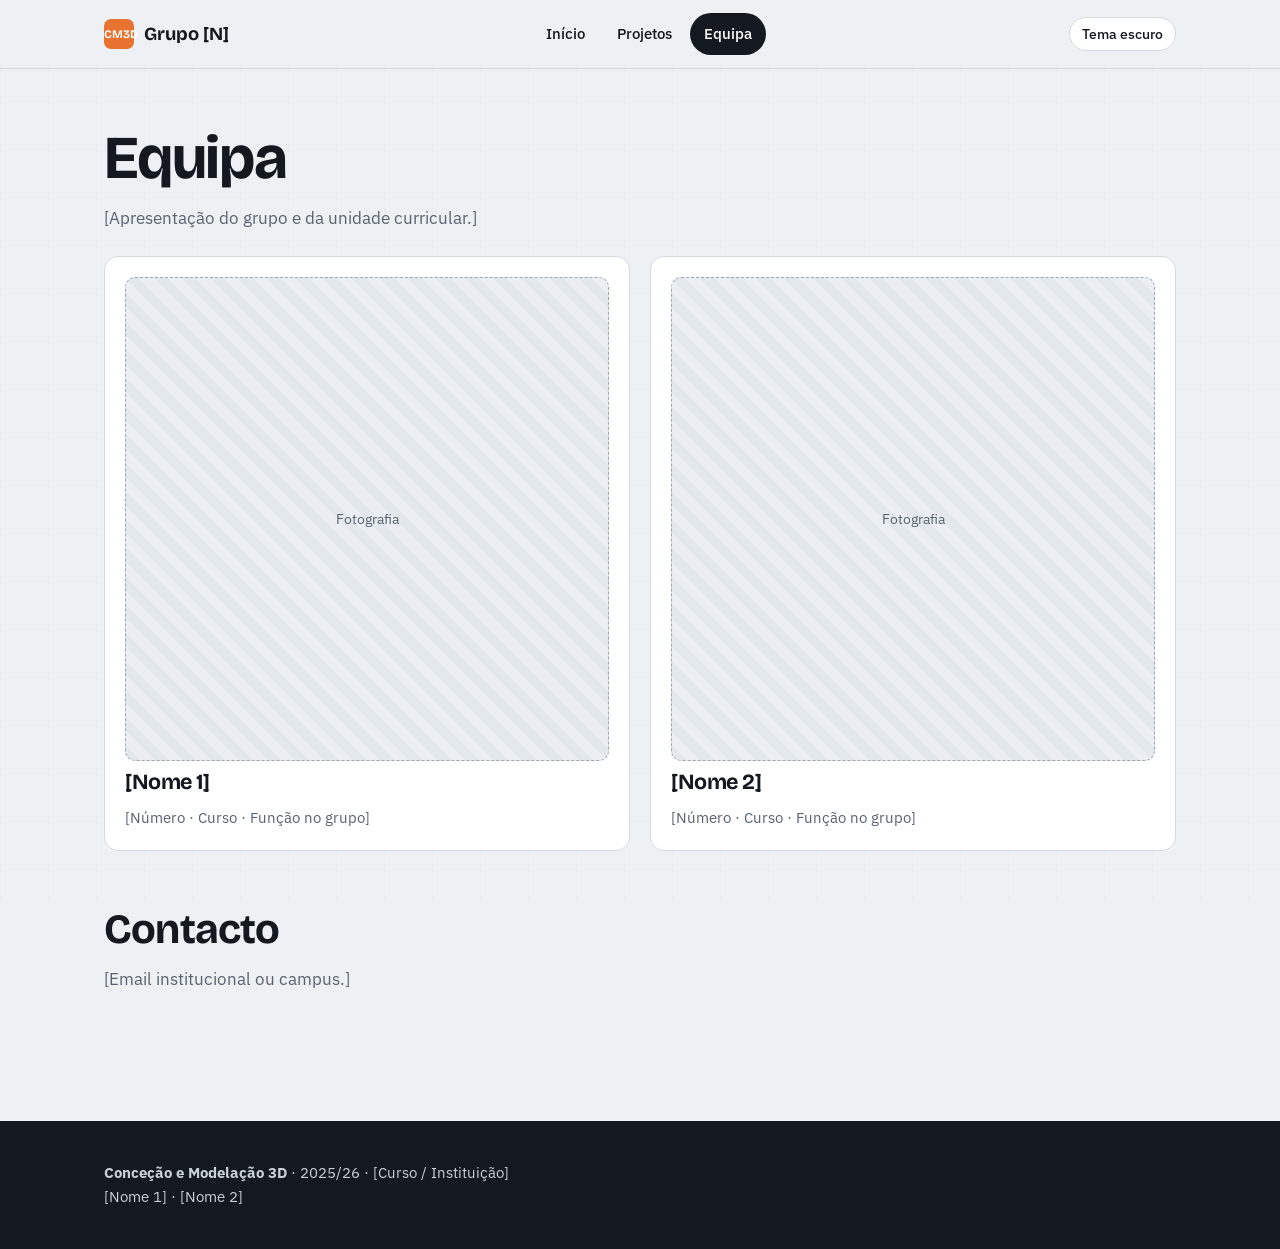
==== cm3d/equipa.html @ 1e5f7d16 "fix: tema" ====
<!DOCTYPE html>
<html lang="pt-PT">
<head>
  <meta charset="utf-8">
  <meta name="viewport" content="width=device-width, initial-scale=1">
  <title>Equipa | CM3D 25/26</title>
  <link rel="preconnect" href="https://fonts.googleapis.com">
  <link href="https://fonts.googleapis.com/css2?family=Bricolage+Grotesque:wght@500;700&family=IBM+Plex+Sans:wght@400;500;600&display=swap" rel="stylesheet">
  <link rel="stylesheet" href="css/style.css">
</head>
<body>
  <a class="skip" href="#main">Saltar para o conteúdo</a>

  <header class="top">
    <div class="wrap bar">
      <a class="brand" href="index.html"><i>CM3D</i>Grupo [N]</a>
      <button class="burger" aria-expanded="false" aria-label="Abrir menu">Menu</button>
      <nav aria-label="Principal">
        <ul>
          <li><a href="index.html">Início</a></li>
          <li class="sub">
            <a href="projetos.html">Projetos</a>
            <ul>
              <li><a href="fase-1.html">Fase 1</a></li>
              <li><a href="fase-2.html">Fase 2</a></li>
              <li><a href="fase-3.html">Fase 3</a></li>
            </ul>
          </li>
          <li><a href="equipa.html" aria-current="page">Equipa</a></li>
        </ul>
      </nav>
      <button class="theme-toggle" type="button" data-theme-toggle aria-label="Mudar para tema escuro">Tema escuro</button>
    </div>
  </header>

  <main id="main">
    <div class="wrap">

      <div class="phead">
        <h1>Equipa</h1>
        <p>[Apresentação do grupo e da unidade curricular.]</p>
      </div>

      <div class="grid g2">
        <div class="card">
          <div class="ph sq" role="img" aria-label="Espaço reservado: fotografia">Fotografia</div>
          <h3>[Nome 1]</h3>
          <p>[Número · Curso · Função no grupo]</p>
        </div>
        <div class="card">
          <div class="ph sq" role="img" aria-label="Espaço reservado: fotografia">Fotografia</div>
          <h3>[Nome 2]</h3>
          <p>[Número · Curso · Função no grupo]</p>
        </div>
      </div>

      <section>
        <h2>Contacto</h2>
        <p class="lead">[Email institucional ou campus.]</p>
      </section>

    </div>
  </main>

  <footer>
    <div class="wrap">
      <p><strong>Conceção e Modelação 3D</strong> · 2025/26 · [Curso / Instituição]</p>
      <p>[Nome 1] · [Nome 2]</p>
    </div>
  </footer>

  <script src="js/main.js"></script>
</body>
</html>
---- cm3d/css/style.css ----
/* ===== Variáveis ===== */
:root {
  --bg: #eef1f4;
  --ink: #14181f;
  --mut: #586270;
  --acc: #e8722f;
  --acc-d: #b4501a;
  --bp: #1f3a5f;
  --line: #d3d9e0;
  --card: #fff;
  --r: 14px;
  --f-h: "Bricolage Grotesque", "Segoe UI", system-ui, sans-serif;
  --f-b: "IBM Plex Sans", "Segoe UI", system-ui, sans-serif;
  --header-bg: rgba(238, 241, 244, 0.9);
}
html[data-theme="dark"] {
  color-scheme: dark;
  --bg: #141a21;
  --ink: #edf2f7;
  --mut: #aeb9c6;
  --bp: #9fc1e5;
  --line: #384451;
  --card: #202a34;
  --header-bg: rgba(20, 26, 33, 0.92);
}

/* ===== Base ===== */
* {
  box-sizing: border-box;
  margin: 0;
}
html {
  scroll-behavior: smooth;
  scroll-padding-top: 120px;
}
body {
  font: 17px/1.65 var(--f-b);
  color: var(--ink);
  background: var(--bg);
  background-image:
    linear-gradient(var(--line) 1px, transparent 1px),
    linear-gradient(90deg, var(--line) 1px, transparent 1px);
  background-size: 48px 48px;
  background-attachment: fixed;
}
body::before {
  content: "";
  position: fixed;
  inset: 0;
  background: var(--bg);
  opacity: 0.82;
  z-index: -1;
}
a {
  color: inherit;
}
h1,
h2,
h3 {
  font-family: var(--f-h);
  line-height: 1.1;
  letter-spacing: -0.02em;
}
:focus-visible {
  outline: 3px solid var(--acc);
  outline-offset: 3px;
}
.skip {
  position: absolute;
  left: -999px;
}
.skip:focus {
  left: 12px;
  top: 12px;
  background: #fff;
  padding: 8px 12px;
  z-index: 99;
}
.wrap {
  max-width: 1120px;
  margin: auto;
  padding: 0 24px;
}
.theme-toggle {
  border: 1px solid var(--line);
  border-radius: 999px;
  padding: 7px 12px;
  background: var(--card);
  color: var(--ink);
  font: 500 0.85rem var(--f-b);
  cursor: pointer;
}
.theme-toggle:hover {
  border-color: var(--acc);
}

/* ===== Cabeçalho e menu ===== */
header.top {
  position: sticky;
  top: 0;
  z-index: 50;
  background: var(--header-bg);
  backdrop-filter: blur(10px);
  border-bottom: 1px solid var(--line);
}
.bar {
  display: flex;
  align-items: center;
  justify-content: space-between;
  height: 68px;
}
.brand {
  font: 700 1.15rem var(--f-h);
  text-decoration: none;
  display: flex;
  gap: 10px;
  align-items: center;
}
.brand i {
  width: 30px;
  height: 30px;
  background: var(--acc);
  border-radius: 7px;
  display: grid;
  place-items: center;
  color: #fff;
  font: 700 0.72rem var(--f-h);
  font-style: normal;
}
nav ul {
  display: flex;
  gap: 4px;
  list-style: none;
  padding: 0;
}
nav a {
  display: block;
  padding: 8px 14px;
  border-radius: 99px;
  text-decoration: none;
  font-weight: 500;
  font-size: 0.95rem;
}
nav a:hover {
  background: #fff;
}
nav a[aria-current="page"] {
  background: var(--ink);
  color: #fff;
}
.sub {
  position: relative;
}
.sub > ul {
  display: none;
  position: absolute;
  top: 100%;
  left: 0;
  flex-direction: column;
  background: #fff;
  border: 1px solid var(--line);
  border-radius: 12px;
  padding: 6px;
  min-width: 150px;
  box-shadow: 0 8px 24px rgba(20, 24, 31, 0.12);
}
.sub:hover > ul,
.sub:focus-within > ul {
  display: flex;
}
.burger {
  display: none;
  background: none;
  border: 1px solid var(--line);
  border-radius: 10px;
  padding: 8px 12px;
  font: inherit;
  cursor: pointer;
}

/* ===== Hero ===== */
.hero {
  display: grid;
  grid-template-columns: 1.1fr 0.9fr;
  gap: 40px;
  align-items: center;
  padding: 72px 0 56px;
}
.hero h1 {
  font-size: clamp(2.6rem, 6vw, 4.8rem);
}
.hero p {
  max-width: 46ch;
  color: var(--mut);
  margin: 20px 0 28px;
  font-size: 1.1rem;
}
.stage {
  position: relative;
  height: 340px;
  border: 1px dashed var(--bp);
  border-radius: var(--r);
  background: #fff;
  overflow: hidden;
}
.stage img {
  position: absolute;
  inset: 0;
  width: 100%;
  height: 100%;
  object-fit: contain;
  padding: 16px;
}
.stage small {
  position: absolute;
  bottom: 10px;
  left: 14px;
  color: var(--bp);
  font-size: 0.78rem;
}

/* ===== Botões ===== */
.btn {
  display: inline-block;
  background: var(--acc);
  color: #fff;
  padding: 13px 24px;
  border-radius: 99px;
  font-weight: 600;
  text-decoration: none;
  transition: background 0.2s;
}
.btn:hover {
  background: var(--acc-d);
}
.btn.alt {
  background: transparent;
  color: var(--ink);
  border: 1.5px solid var(--ink);
  margin-left: 8px;
}
.btn.alt:hover {
  background: var(--ink);
  color: #fff;
}

/* ===== Secções e grelhas ===== */
section {
  padding: 56px 0;
}
section h2 {
  font-size: clamp(1.8rem, 3.4vw, 2.6rem);
  margin-bottom: 12px;
}
.lead {
  color: var(--mut);
  max-width: 60ch;
  margin-bottom: 32px;
}
.grid {
  display: grid;
  gap: 20px;
}
.g3 {
  grid-template-columns: repeat(3, 1fr);
}
.g2 {
  grid-template-columns: repeat(2, 1fr);
}

/* ===== Cartões ===== */
.card {
  background: var(--card);
  border: 1px solid var(--line);
  border-radius: var(--r);
  padding: 20px;
  display: flex;
  flex-direction: column;
  gap: 10px;
  text-decoration: none;
}
a.card {
  transition: 0.2s;
}
a.card:hover {
  border-color: var(--acc);
  transform: translateY(-3px);
}
.card h3 {
  font-size: 1.35rem;
}
.card p {
  color: var(--mut);
  font-size: 0.96rem;
}
.card .cover {
  display: block;
  width: 100%;
  height: 220px;
  object-fit: contain;
  background: #fff;
  border: 1px solid var(--line);
  border-radius: 10px;
}
.tag {
  font-size: 0.82rem;
  color: var(--bp);
  font-weight: 600;
}
.pill {
  display: inline-block;
  background: #fff;
  border: 1px solid var(--line);
  border-radius: 99px;
  padding: 4px 12px;
  font-size: 0.85rem;
  margin: 2px;
}

/* ===== Imagens e placeholders ===== */
.shot {
  margin: 0;
  background: #fff;
  border: 1px solid var(--line);
  border-radius: var(--r);
  overflow: hidden;
  cursor: zoom-in;
}
.shot img {
  display: block;
  width: 100%;
  height: 300px;
  object-fit: contain;
  background: #fff;
}
.shot figcaption {
  padding: 10px 14px;
  color: var(--mut);
  font-size: 0.9rem;
  border-top: 1px solid var(--line);
}
.ph {
  background: repeating-linear-gradient(
    45deg,
    #e3e8ed,
    #e3e8ed 10px,
    #ebeff3 10px,
    #ebeff3 20px
  );
  border: 1px dashed #9aa6b4;
  border-radius: 10px;
  aspect-ratio: 16/9;
  display: grid;
  place-items: center;
  color: var(--mut);
  font-size: 0.85rem;
  text-align: center;
  padding: 8px;
}
.ph.sq {
  aspect-ratio: 1;
}
.ph.tall {
  aspect-ratio: 3/4;
}

/* ===== Ampliação ao clicar (lightbox) ===== */
dialog.lb {
  border: 0;
  border-radius: var(--r);
  padding: 12px;
  max-width: min(92vw, 900px);
}
dialog.lb::backdrop {
  background: rgba(20, 24, 31, 0.75);
}
dialog.lb img {
  max-width: 100%;
  max-height: 80vh;
  display: block;
  margin: auto;
}
dialog.lb button {
  margin-top: 8px;
  float: right;
  border: 1px solid var(--line);
  background: #fff;
  border-radius: 99px;
  padding: 6px 16px;
  font: inherit;
  cursor: pointer;
}

/* ===== Páginas de fase ===== */
.phead {
  padding: 56px 0 24px;
}
.phead h1 {
  font-size: clamp(2.2rem, 5vw, 3.8rem);
}
.phead p {
  color: var(--mut);
  max-width: 58ch;
  margin-top: 12px;
}
.phase-nav {
  display: flex;
  gap: 8px;
  overflow-x: auto;
  padding: 12px 0;
  border-bottom: 1px solid var(--line);
}
.phase-nav a {
  white-space: nowrap;
  padding: 6px 14px;
  border-radius: 99px;
  text-decoration: none;
  font-size: 0.9rem;
  border: 1px solid var(--line);
  background: #fff;
}
.phase-nav a.on {
  background: var(--acc);
  color: #fff;
  border-color: var(--acc);
}
.steps {
  list-style: none;
  padding: 0;
  counter-reset: s;
  display: grid;
  gap: 14px;
}
.steps li {
  counter-increment: s;
  background: #fff;
  border: 1px solid var(--line);
  border-left: 4px solid var(--acc);
  border-radius: 10px;
  padding: 16px 20px 16px 60px;
  position: relative;
}
.steps li::before {
  content: counter(s);
  position: absolute;
  left: 18px;
  top: 14px;
  font: 700 1.3rem var(--f-h);
  color: var(--acc);
}
.tabs {
  display: flex;
  gap: 6px;
  margin-bottom: 16px;
  flex-wrap: wrap;
}
.tabs button {
  border: 1.5px solid var(--line);
  background: #fff;
  border-radius: 99px;
  padding: 9px 18px;
  font: inherit;
  cursor: pointer;
}
.tabs button[aria-selected="true"] {
  background: var(--ink);
  color: #fff;
  border-color: var(--ink);
}
.panel {
  background: #fff;
  border: 1px solid var(--line);
  border-radius: var(--r);
  padding: 24px;
}
.panel[hidden] {
  display: none;
}
.panel p {
  max-width: 70ch;
  margin-top: 8px;
  color: var(--mut);
}
.pager {
  display: flex;
  justify-content: space-between;
  gap: 12px;
  padding: 32px 0;
}

/* ===== Rodapé ===== */
footer {
  background: var(--ink);
  color: #c9d0d9;
  padding: 40px 0;
  margin-top: 40px;
  font-size: 0.92rem;
}
html[data-theme="dark"] .skip:focus,
html[data-theme="dark"] nav a:hover,
html[data-theme="dark"] .sub > ul,
html[data-theme="dark"] .burger,
html[data-theme="dark"] .stage,
html[data-theme="dark"] .shot,
html[data-theme="dark"] .card,
html[data-theme="dark"] .steps li,
html[data-theme="dark"] .tabs button,
html[data-theme="dark"] .panel,
html[data-theme="dark"] .phase-nav a {
  background: var(--card);
}
footer a {
  color: #fff;
}

/* ===== Telemóvel ===== */
@media (max-width: 820px) {
  .hero,
  .g2,
  .g3 {
    grid-template-columns: 1fr;
  }
  .burger {
    display: block;
  }
  nav ul {
    display: none;
    position: absolute;
    top: 68px;
    left: 0;
    right: 0;
    flex-direction: column;
    background: #fff;
    padding: 12px;
    border-bottom: 1px solid var(--line);
  }
  nav ul.open {
    display: flex;
  }
  .sub > ul {
    display: flex;
    position: static;
    border: 0;
    box-shadow: none;
    padding-left: 14px;
  }
  .stage {
    height: 260px;
  }
}

/* ===== Acessibilidade: menos movimento ===== */
@media (prefers-reduced-motion: reduce) {
  * {
    transition: none !important;
    scroll-behavior: auto !important;
  }
}
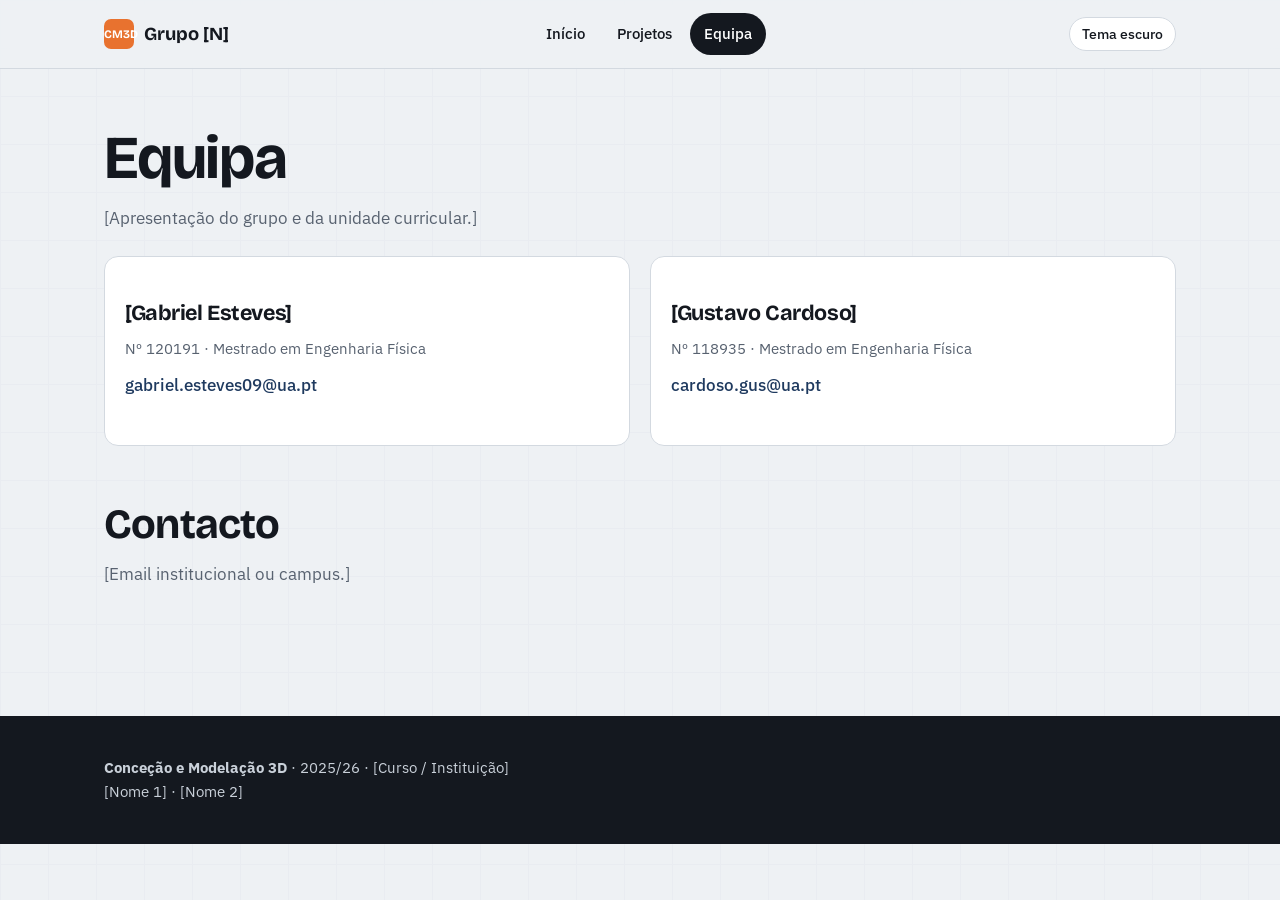
==== commit 062e8419: "fix: equipa e index" ====
--- a/cm3d/equipa.html
+++ b/cm3d/equipa.html
@@ -42,15 +42,15 @@
       </div>
 
       <div class="grid g2">
-        <div class="card">
-          <div class="ph sq" role="img" aria-label="Espaço reservado: fotografia">Fotografia</div>
-          <h3>[Nome 1]</h3>
-          <p>[Número · Curso · Função no grupo]</p>
+        <div class="card member-card">
+          <h3>[Gabriel Esteves]</h3>
+          <p>Nº 120191 · Mestrado em Engenharia Física</p>
+          <a href="mailto:gabriel.esteves09@ua.pt">gabriel.esteves09@ua.pt</a>
         </div>
-        <div class="card">
-          <div class="ph sq" role="img" aria-label="Espaço reservado: fotografia">Fotografia</div>
-          <h3>[Nome 2]</h3>
-          <p>[Número · Curso · Função no grupo]</p>
+        <div class="card member-card">
+          <h3>[Gustavo Cardoso]</h3>
+          <p>Nº 118935 · Mestrado em Engenharia Física</p>
+          <a href="mailto:cardoso.gus@ua.pt">cardoso.gus@ua.pt</a>
         </div>
       </div>
 
--- a/cm3d/css/style.css
+++ b/cm3d/css/style.css
@@ -12,6 +12,9 @@
   --f-h: "Bricolage Grotesque", "Segoe UI", system-ui, sans-serif;
   --f-b: "IBM Plex Sans", "Segoe UI", system-ui, sans-serif;
   --header-bg: rgba(238, 241, 244, 0.9);
+  --footer-bg: #14181f;
+  --footer-text: #c9d0d9;
+  --footer-link: #fff;
 }
 html[data-theme="dark"] {
   color-scheme: dark;
@@ -22,6 +25,9 @@
   --line: #384451;
   --card: #202a34;
   --header-bg: rgba(20, 26, 33, 0.92);
+  --footer-bg: #0c1117;
+  --footer-text: #c9d0d9;
+  --footer-link: #fff;
 }
 
 /* ===== Base ===== */
@@ -198,18 +204,18 @@
 .stage {
   position: relative;
   height: 340px;
+  display: grid;
+  place-items: center;
   border: 1px dashed var(--bp);
   border-radius: var(--r);
-  background: #fff;
+  background: var(--card);
   overflow: hidden;
 }
 .stage img {
-  position: absolute;
-  inset: 0;
-  width: 100%;
-  height: 100%;
+  width: min(100%, 360px);
+  height: calc(100% - 32px);
   object-fit: contain;
-  padding: 16px;
+  background: #fff;
 }
 .stage small {
   position: absolute;
@@ -292,6 +298,19 @@
 .card p {
   color: var(--mut);
   font-size: 0.96rem;
+}
+.member-card {
+  min-height: 190px;
+  justify-content: center;
+}
+.member-card a {
+  color: var(--bp);
+  font-weight: 500;
+  text-decoration: none;
+}
+.member-card a:hover {
+  color: var(--acc);
+  text-decoration: underline;
 }
 .card .cover {
   display: block;
@@ -490,8 +509,8 @@
 
 /* ===== Rodapé ===== */
 footer {
-  background: var(--ink);
-  color: #c9d0d9;
+  background: var(--footer-bg);
+  color: var(--footer-text);
   padding: 40px 0;
   margin-top: 40px;
   font-size: 0.92rem;
@@ -509,8 +528,12 @@
 html[data-theme="dark"] .phase-nav a {
   background: var(--card);
 }
+html[data-theme="dark"] nav a[aria-current="page"] {
+  background: var(--acc);
+  color: #fff;
+}
 footer a {
-  color: #fff;
+  color: var(--footer-link);
 }
 
 /* ===== Telemóvel ===== */
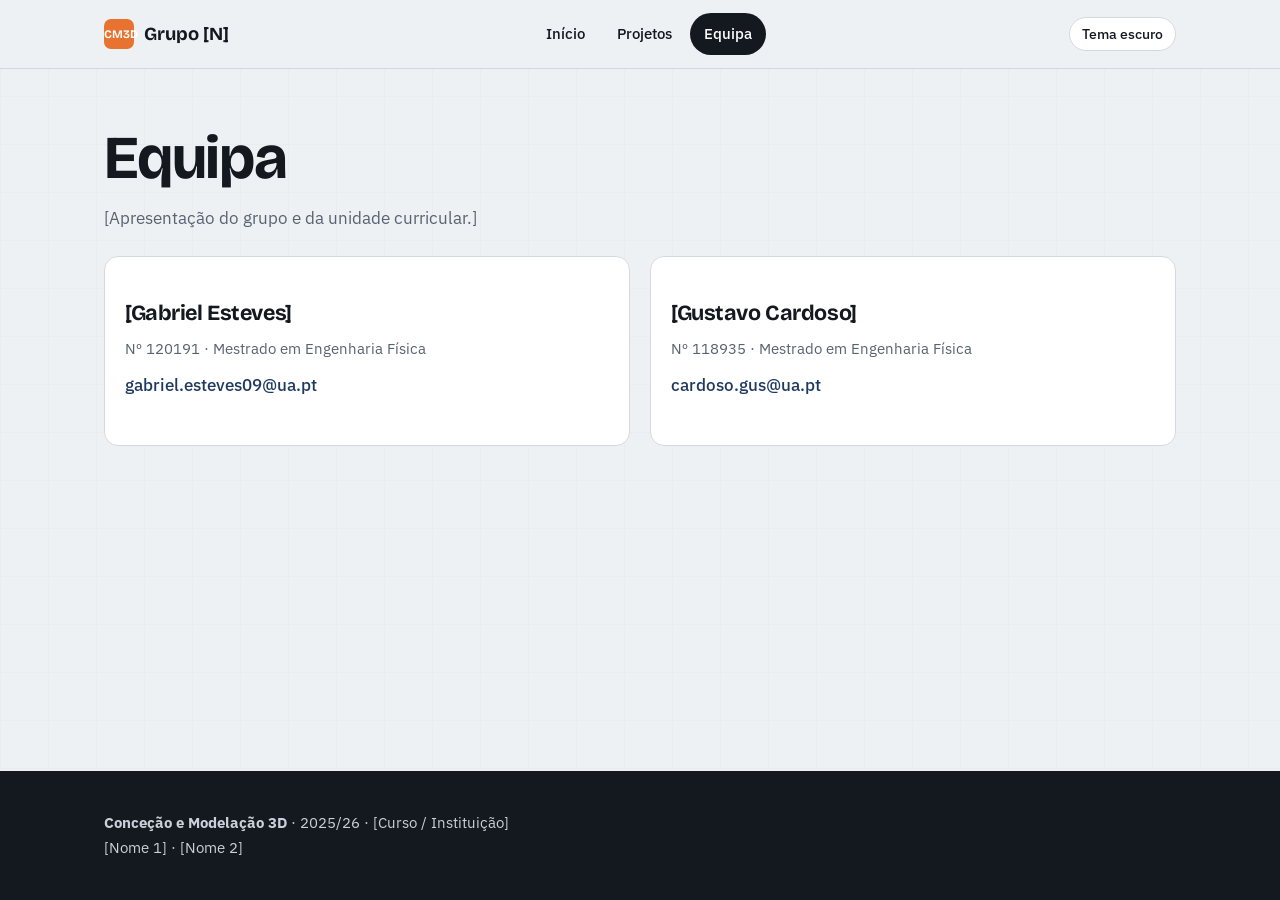
==== commit 118f607c: "fix: equipa nad footer" ====
--- a/cm3d/equipa.html
+++ b/cm3d/equipa.html
@@ -54,11 +54,6 @@
         </div>
       </div>
 
-      <section>
-        <h2>Contacto</h2>
-        <p class="lead">[Email institucional ou campus.]</p>
-      </section>
-
     </div>
   </main>
 
--- a/cm3d/css/style.css
+++ b/cm3d/css/style.css
@@ -40,6 +40,9 @@
   scroll-padding-top: 120px;
 }
 body {
+  min-height: 100vh;
+  display: flex;
+  flex-direction: column;
   font: 17px/1.65 var(--f-b);
   color: var(--ink);
   background: var(--bg);
@@ -48,6 +51,9 @@
     linear-gradient(90deg, var(--line) 1px, transparent 1px);
   background-size: 48px 48px;
   background-attachment: fixed;
+}
+main {
+  flex: 1;
 }
 body::before {
   content: "";
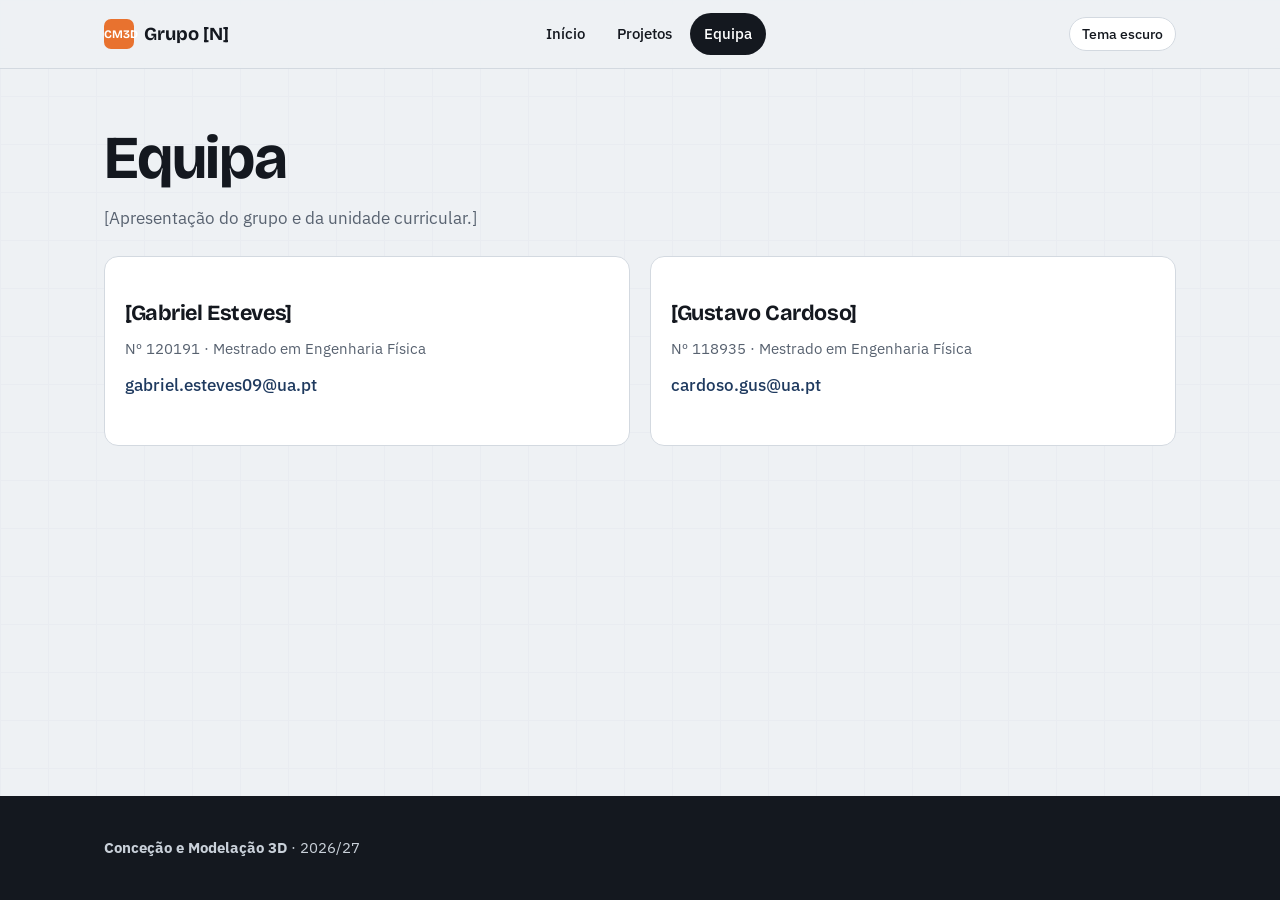
==== commit a53d7c92: "fix: Datas e footer" ====
--- a/cm3d/equipa.html
+++ b/cm3d/equipa.html
@@ -59,8 +59,7 @@
 
   <footer>
     <div class="wrap">
-      <p><strong>Conceção e Modelação 3D</strong> · 2025/26 · [Curso / Instituição]</p>
-      <p>[Nome 1] · [Nome 2]</p>
+      <p><strong>Conceção e Modelação 3D</strong> · 2026/27 </p>
     </div>
   </footer>
 
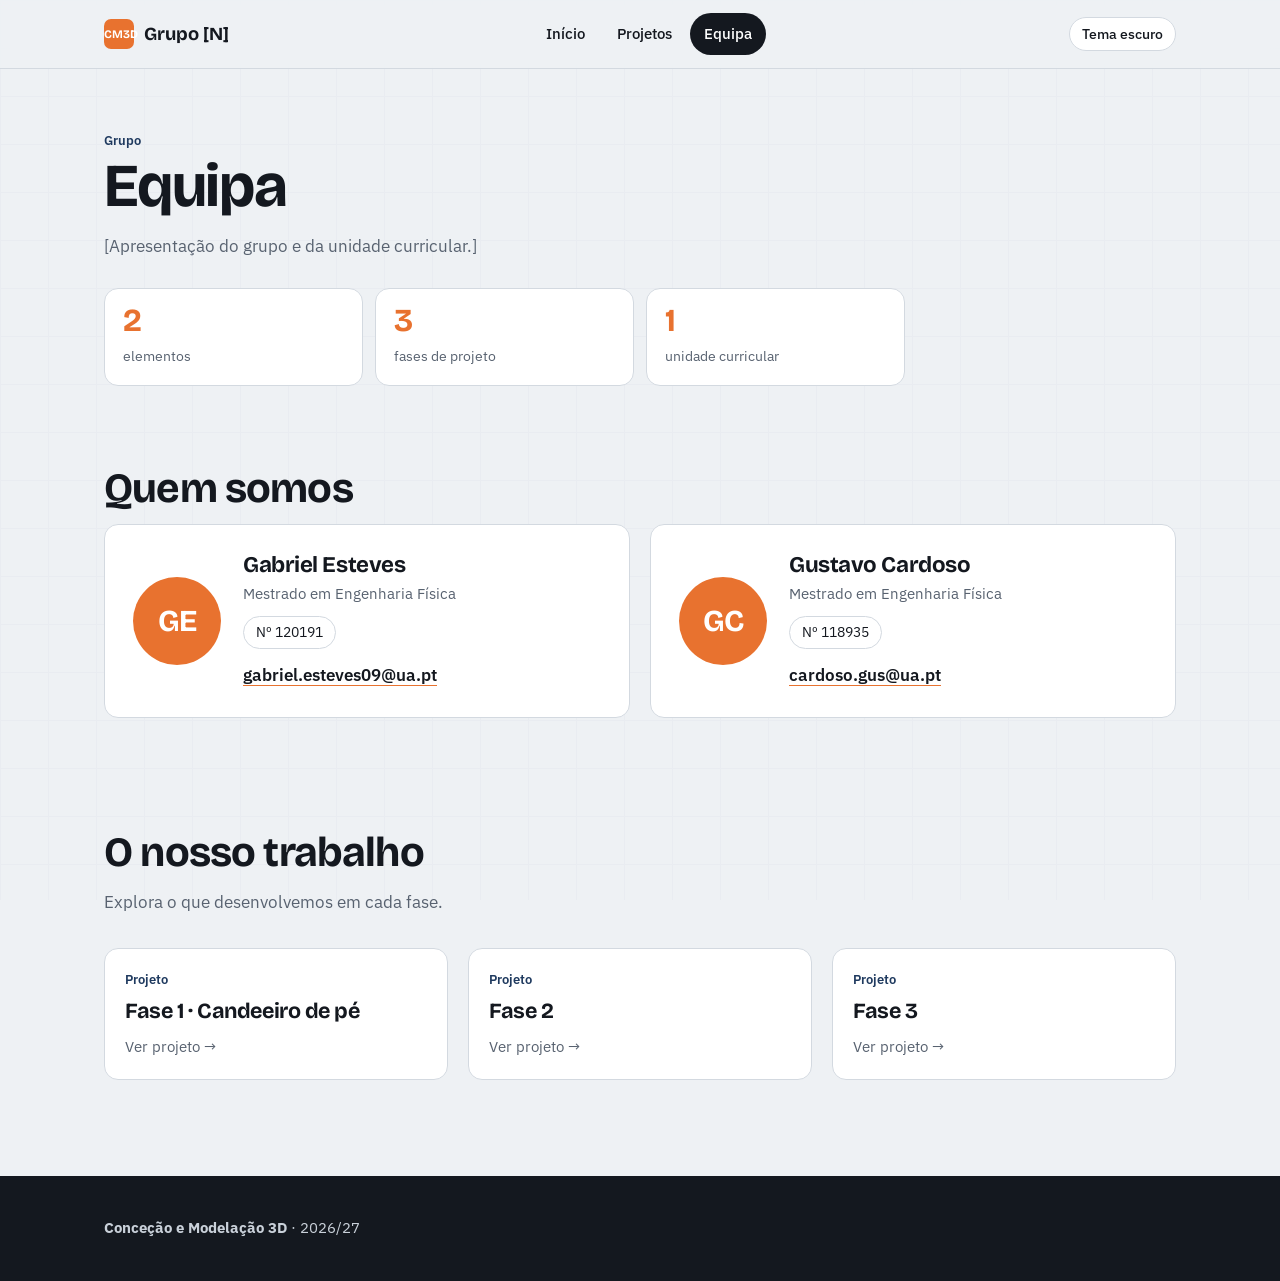
==== commit 687b1f22: "fix: equipa" ====
--- a/cm3d/equipa.html
+++ b/cm3d/equipa.html
@@ -7,6 +7,7 @@
   <link rel="preconnect" href="https://fonts.googleapis.com">
   <link href="https://fonts.googleapis.com/css2?family=Bricolage+Grotesque:wght@500;700&family=IBM+Plex+Sans:wght@400;500;600&display=swap" rel="stylesheet">
   <link rel="stylesheet" href="css/style.css">
+  <link rel="stylesheet" href="css/extra.css">
 </head>
 <body>
   <a class="skip" href="#main">Saltar para o conteúdo</a>
@@ -37,32 +38,75 @@
     <div class="wrap">
 
       <div class="phead">
+        <span class="tag">Grupo</span>
         <h1>Equipa</h1>
         <p>[Apresentação do grupo e da unidade curricular.]</p>
+        <div class="stats">
+          <div class="stat"><b>2</b><span>elementos</span></div>
+          <div class="stat"><b>3</b><span>fases de projeto</span></div>
+          <div class="stat"><b>1</b><span>unidade curricular</span></div>
+        </div>
       </div>
 
-      <div class="grid g2">
-        <div class="card member-card">
-          <h3>[Gabriel Esteves]</h3>
-          <p>Nº 120191 · Mestrado em Engenharia Física</p>
-          <a href="mailto:gabriel.esteves09@ua.pt">gabriel.esteves09@ua.pt</a>
+      <section id="membros">
+        <h2>Quem somos</h2>
+        <div class="team">
+
+          <article class="member">
+            <div class="avatar" aria-hidden="true">GE</div>
+            <div>
+              <h3>Gabriel Esteves</h3>
+              <p>Mestrado em Engenharia Física</p>
+              <span class="pill">Nº 120191</span>
+              <a class="mail" href="mailto:gabriel.esteves09@ua.pt">gabriel.esteves09@ua.pt</a>
+            </div>
+          </article>
+
+          <article class="member">
+            <div class="avatar" aria-hidden="true">GC</div>
+            <div>
+              <h3>Gustavo Cardoso</h3>
+              <p>Mestrado em Engenharia Física</p>
+              <span class="pill">Nº 118935</span>
+              <a class="mail" href="mailto:cardoso.gus@ua.pt">cardoso.gus@ua.pt</a>
+            </div>
+          </article>
+
         </div>
-        <div class="card member-card">
-          <h3>[Gustavo Cardoso]</h3>
-          <p>Nº 118935 · Mestrado em Engenharia Física</p>
-          <a href="mailto:cardoso.gus@ua.pt">cardoso.gus@ua.pt</a>
+      </section>
+
+      <section id="trabalho">
+        <h2>O nosso trabalho</h2>
+        <p class="lead">Explora o que desenvolvemos em cada fase.</p>
+        <div class="grid g3">
+          <a class="card" href="fase-1.html">
+            <span class="tag">Projeto</span>
+            <h3>Fase 1 · Candeeiro de pé</h3>
+            <p>Ver projeto →</p>
+          </a>
+          <a class="card" href="fase-2.html">
+            <span class="tag">Projeto</span>
+            <h3>Fase 2</h3>
+            <p>Ver projeto →</p>
+          </a>
+          <a class="card" href="fase-3.html">
+            <span class="tag">Projeto</span>
+            <h3>Fase 3</h3>
+            <p>Ver projeto →</p>
+          </a>
         </div>
-      </div>
+      </section>
 
     </div>
   </main>
 
   <footer>
     <div class="wrap">
-      <p><strong>Conceção e Modelação 3D</strong> · 2026/27 </p>
+      <p><strong>Conceção e Modelação 3D</strong> · 2026/27</p>
     </div>
   </footer>
 
   <script src="js/main.js"></script>
+  <script src="js/extra.js"></script>
 </body>
-</html>
+</html>
--- a/cm3d/css/extra.css
+++ b/cm3d/css/extra.css
@@ -0,0 +1,78 @@
+/* ===== Extras da página de fase (carregar depois de style.css) ===== */
+
+/* Barra de progresso de leitura */
+.progress { position: fixed; top: 0; left: 0; height: 3px; width: 0; background: var(--acc); z-index: 100; }
+
+/* Entrada suave ao fazer scroll (só se o JS estiver ativo) */
+.js .reveal { opacity: 0; transform: translateY(24px); transition: opacity .6s ease, transform .6s ease; }
+.js .reveal.in { opacity: 1; transform: none; }
+
+/* Números-chave */
+.stats { display: grid; grid-template-columns: repeat(4, 1fr); gap: 12px; margin-top: 28px; }
+.stat { background: var(--card); border: 1px solid var(--line); border-radius: var(--r); padding: 16px 18px; }
+.stat b { display: block; font: 700 2rem var(--f-h); color: var(--acc); line-height: 1; margin-bottom: 4px; }
+.stat span { font-size: .88rem; color: var(--mut); }
+
+/* Comparador real vs. CAD */
+.split { display: grid; grid-template-columns: minmax(0, 440px) 1fr; gap: 40px; align-items: center; }
+.split-text p { color: var(--mut); margin-bottom: 14px; max-width: 58ch; }
+.compare { position: relative; aspect-ratio: 3/4; border-radius: var(--r); overflow: hidden; border: 1px solid var(--line); background: #fff; user-select: none; --pos: 50%; }
+.compare:focus-within { outline: 3px solid var(--acc); outline-offset: 3px; }
+.compare img { position: absolute; inset: 0; width: 100%; height: 100%; object-fit: cover; }
+.cmp-b { position: absolute; inset: 0; clip-path: inset(0 0 0 var(--pos)); }
+.compare input { position: absolute; inset: 0; width: 100%; height: 100%; opacity: 0; cursor: ew-resize; margin: 0; }
+.cmp-handle { position: absolute; top: 0; bottom: 0; left: var(--pos); width: 3px; background: var(--acc); transform: translateX(-50%); pointer-events: none; }
+.cmp-handle::after { content: "↔"; position: absolute; top: 50%; left: 50%; transform: translate(-50%, -50%); width: 42px; height: 42px; border-radius: 50%; background: var(--acc); color: #fff; display: grid; place-items: center; font-size: 1.1rem; box-shadow: 0 4px 14px rgba(0,0,0,.25); }
+.cmp-label { position: absolute; top: 12px; padding: 4px 12px; border-radius: 99px; background: rgba(20,24,31,.78); color: #fff; font-size: .8rem; pointer-events: none; }
+.cmp-label.l { left: 12px; }
+.cmp-label.r { right: 12px; }
+
+/* Processo em cartões horizontais */
+.steps.flow { grid-template-columns: repeat(4, 1fr); }
+.steps.flow li { padding: 58px 18px 20px; border-left: 1px solid var(--line); border-top: 4px solid var(--acc); }
+.steps.flow li::before { top: 14px; left: 18px; font-size: 2rem; }
+.steps.flow li strong { display: block; font: 700 1.1rem var(--f-h); margin-bottom: 6px; }
+.steps.flow li p { color: var(--mut); font-size: .95rem; }
+
+/* Filtros da galeria */
+.chips { display: flex; flex-wrap: wrap; gap: 8px; margin-bottom: 20px; }
+.chip { border: 1.5px solid var(--line); background: var(--card); color: var(--ink); border-radius: 99px; padding: 8px 18px; font: inherit; cursor: pointer; }
+.chip.on { background: var(--acc); border-color: var(--acc); color: #fff; }
+.shot[hidden] { display: none; }
+
+/* Blocos de texto */
+.callout { background: var(--card); border: 1px solid var(--line); border-left: 4px solid var(--acc); border-radius: var(--r); padding: 24px 28px; max-width: 78ch; }
+.callout p { color: var(--mut); }
+.callout .pill { margin: 12px 4px 0 0; }
+
+@media (max-width: 820px) {
+  .split { grid-template-columns: 1fr; }
+  .stats { grid-template-columns: repeat(2, 1fr); }
+  .steps.flow { grid-template-columns: 1fr; }
+}
+@media (prefers-reduced-motion: reduce) {
+  .js .reveal { opacity: 1; transform: none; transition: none; }
+}
+
+.pill {
+  background: var(--card);
+  color: var(--ink);
+}
+.steps.flow li {
+  background: var(--card);
+  color: var(--ink);
+}
+
+.team { display: grid; grid-template-columns: repeat(2, 1fr); gap: 20px; }
+.member { background: var(--card); border: 1px solid var(--line); border-radius: var(--r); padding: 28px; display: flex; gap: 22px; align-items: center; transition: .2s; }
+.member:hover { border-color: var(--acc); transform: translateY(-3px); }
+.avatar { flex: none; width: 88px; height: 88px; border-radius: 50%; background: var(--acc); color: #fff; display: grid; place-items: center; font: 700 1.9rem var(--f-h); object-fit: cover; }
+.member h3 { font-size: 1.4rem; margin-bottom: 4px; }
+.member p { color: var(--mut); font-size: .95rem; }
+.member .pill { margin: 10px 0 0; background: var(--card); color: var(--ink); }
+.member .mail { display: block; margin-top: 12px; font-weight: 600; color: var(--ink); text-decoration: underline; text-decoration-color: var(--acc); text-underline-offset: 4px; word-break: break-all; }
+@media (max-width: 820px) {
+  .team { grid-template-columns: 1fr; }
+  .member { padding: 20px; gap: 16px; }
+  .avatar { width: 68px; height: 68px; font-size: 1.5rem; }
+}
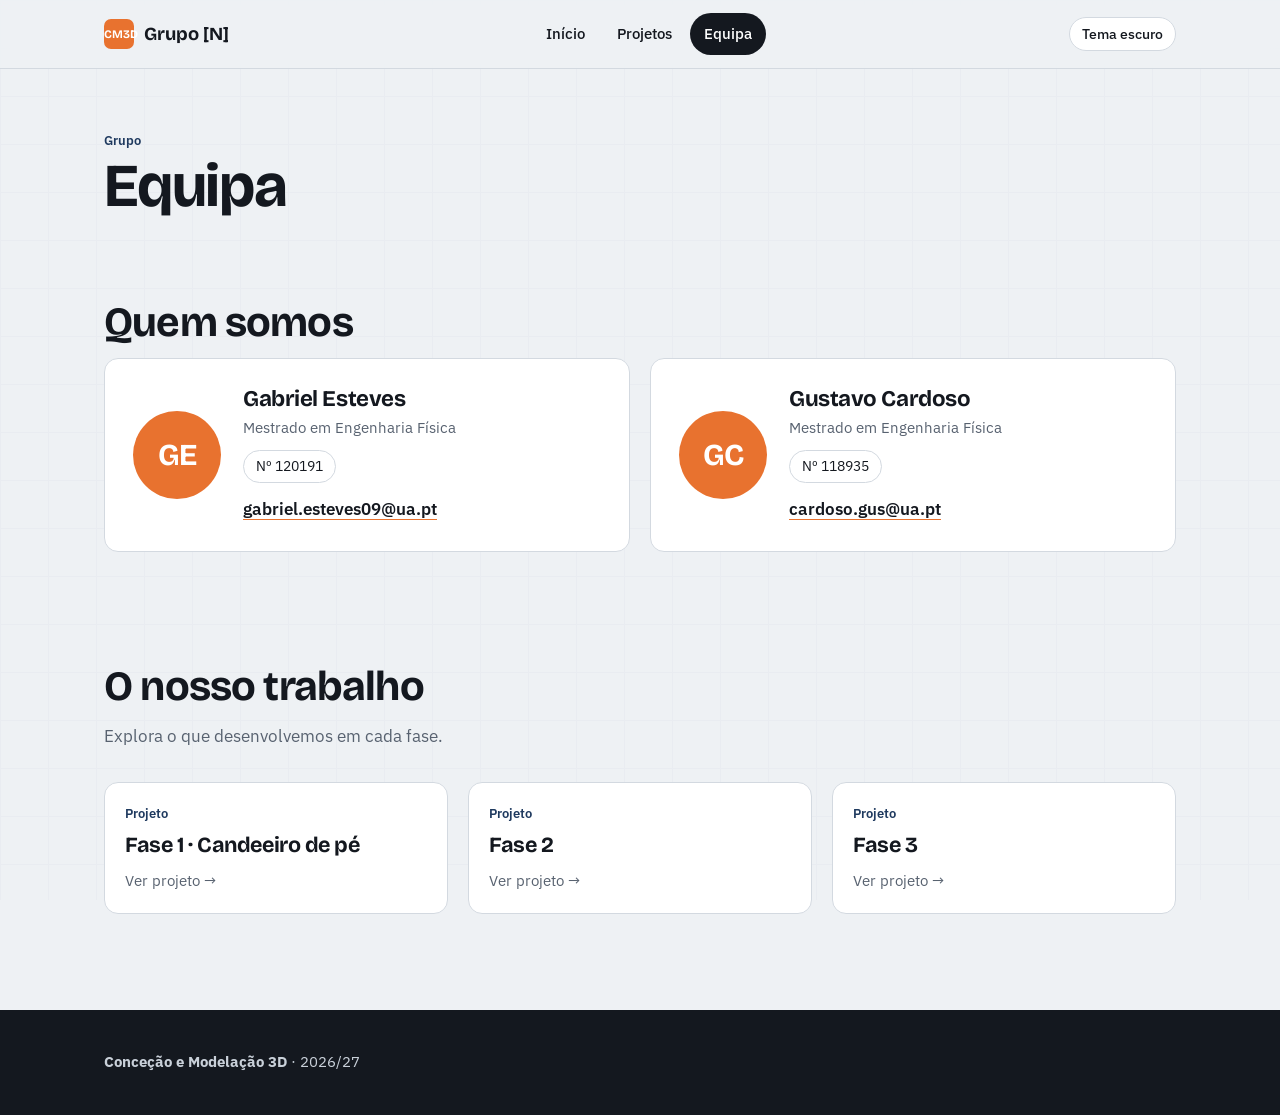
==== commit eb86d9aa: "fix: equipa texto" ====
--- a/cm3d/equipa.html
+++ b/cm3d/equipa.html
@@ -40,12 +40,6 @@
       <div class="phead">
         <span class="tag">Grupo</span>
         <h1>Equipa</h1>
-        <p>[Apresentação do grupo e da unidade curricular.]</p>
-        <div class="stats">
-          <div class="stat"><b>2</b><span>elementos</span></div>
-          <div class="stat"><b>3</b><span>fases de projeto</span></div>
-          <div class="stat"><b>1</b><span>unidade curricular</span></div>
-        </div>
       </div>
 
       <section id="membros">
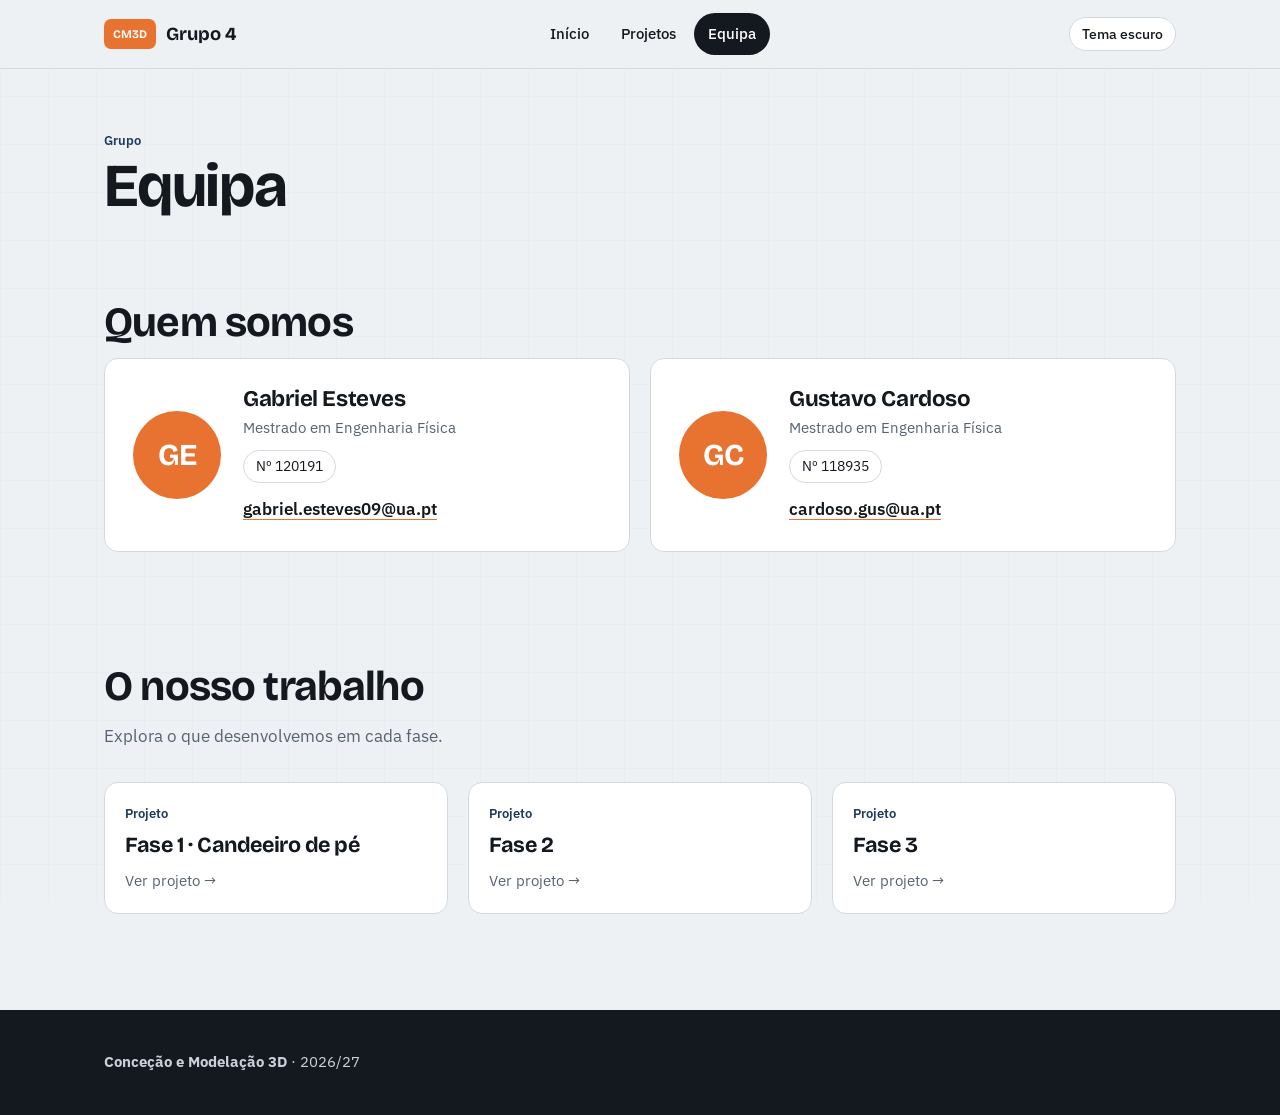
==== commit 82fa1ab4: "fix: Numero do Grupo" ====
--- a/cm3d/equipa.html
+++ b/cm3d/equipa.html
@@ -14,7 +14,7 @@
 
   <header class="top">
     <div class="wrap bar">
-      <a class="brand" href="index.html"><i>CM3D</i>Grupo [N]</a>
+      <a class="brand" href="index.html"><i>CM3D</i>Grupo 4</a>
       <button class="burger" aria-expanded="false" aria-label="Abrir menu">Menu</button>
       <nav aria-label="Principal">
         <ul>
--- a/cm3d/css/style.css
+++ b/cm3d/css/style.css
@@ -124,20 +124,24 @@
 .brand {
   font: 700 1.15rem var(--f-h);
   text-decoration: none;
-  display: flex;
+  display: inline-flex;
   gap: 10px;
   align-items: center;
+  white-space: nowrap;
 }
 .brand i {
-  width: 30px;
+  min-width: 52px;
   height: 30px;
+  padding: 0 8px;
   background: var(--acc);
   border-radius: 7px;
-  display: grid;
-  place-items: center;
+  display: inline-flex;
+  align-items: center;
+  justify-content: center;
   color: #fff;
   font: 700 0.72rem var(--f-h);
   font-style: normal;
+  box-sizing: border-box;
 }
 nav ul {
   display: flex;
--- a/cm3d/css/extra.css
+++ b/cm3d/css/extra.css
@@ -76,3 +76,14 @@
   .member { padding: 20px; gap: 16px; }
   .avatar { width: 68px; height: 68px; font-size: 1.5rem; }
 }
+
+/* ===== Página inicial ===== */
+.hero .tag { display: inline-block; margin-bottom: 14px; padding: 4px 12px; border: 1px solid var(--line); border-radius: 99px; background: var(--card); }
+.card-head { display: flex; justify-content: space-between; align-items: center; gap: 8px; }
+.status { font-size: .78rem; font-weight: 600; padding: 3px 10px; border-radius: 99px; border: 1px solid var(--line); color: var(--mut); }
+.status.on { background: var(--acc); border-color: var(--acc); color: #fff; }
+.cta { display: flex; justify-content: space-between; align-items: center; gap: 24px; flex-wrap: wrap; background: var(--acc); color: #fff; border-radius: var(--r); padding: 36px 40px; }
+.cta h2 { margin-bottom: 6px; }
+.cta p { opacity: .92; }
+.cta .btn { background: #fff; color: #14181f; }
+.cta .btn:hover { background: #14181f; color: #fff; }
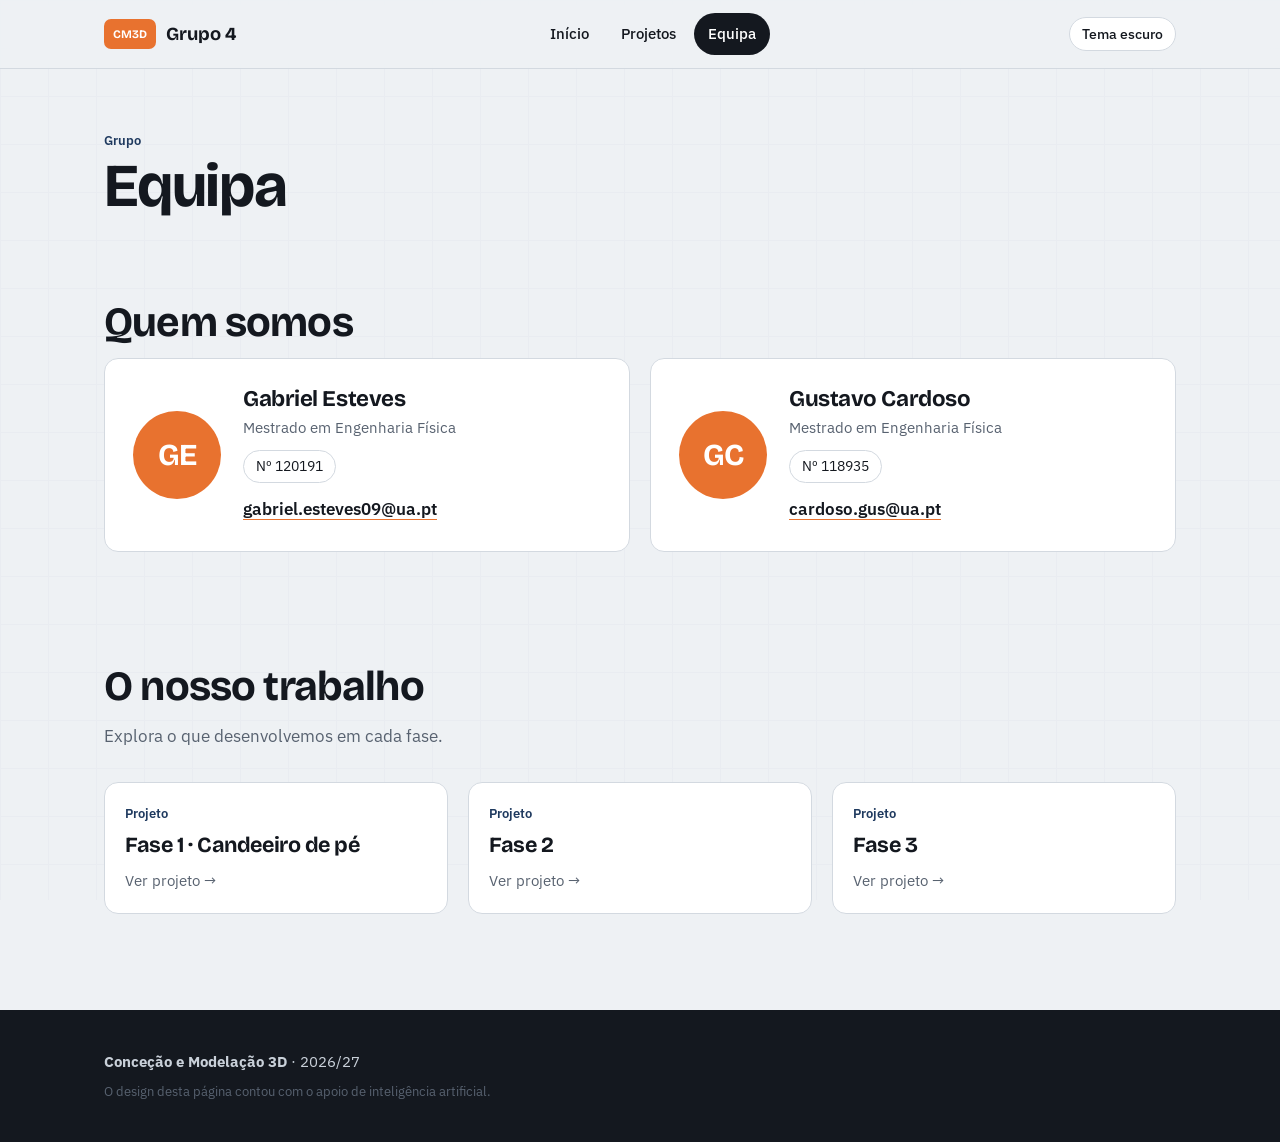
==== commit c6bbd587: "Adicionar atribuição de design com IA Co-authored-by: Copilot <223556219+Copilot@users.noreply.githu" ====
--- a/cm3d/equipa.html
+++ b/cm3d/equipa.html
@@ -97,6 +97,7 @@
   <footer>
     <div class="wrap">
       <p><strong>Conceção e Modelação 3D</strong> · 2026/27</p>
+      <p class="ai-credit">O design desta página contou com o apoio de inteligência artificial.</p>
     </div>
   </footer>
 
--- a/cm3d/css/style.css
+++ b/cm3d/css/style.css
@@ -525,6 +525,11 @@
   margin-top: 40px;
   font-size: 0.92rem;
 }
+.ai-credit {
+  margin-top: 6px;
+  font-size: 0.82rem;
+  color: var(--mut);
+}
 html[data-theme="dark"] .skip:focus,
 html[data-theme="dark"] nav a:hover,
 html[data-theme="dark"] .sub > ul,
